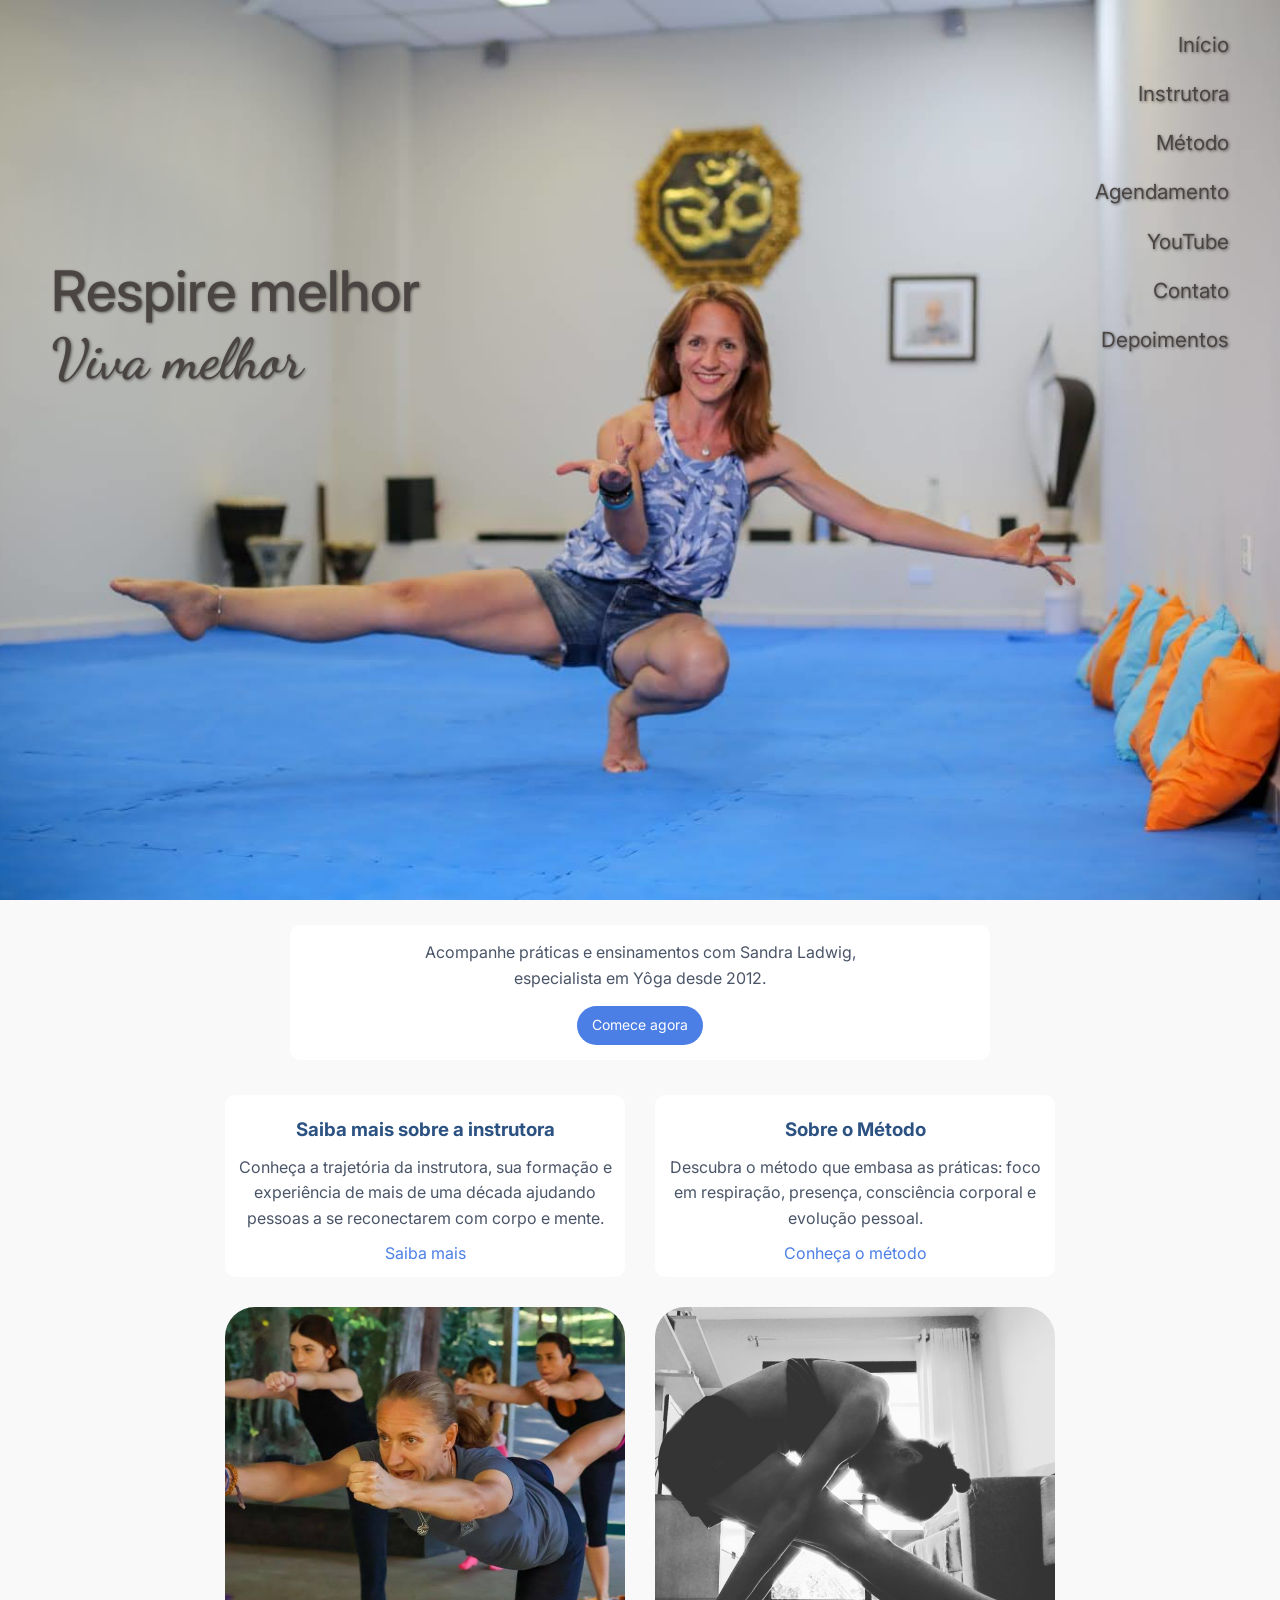
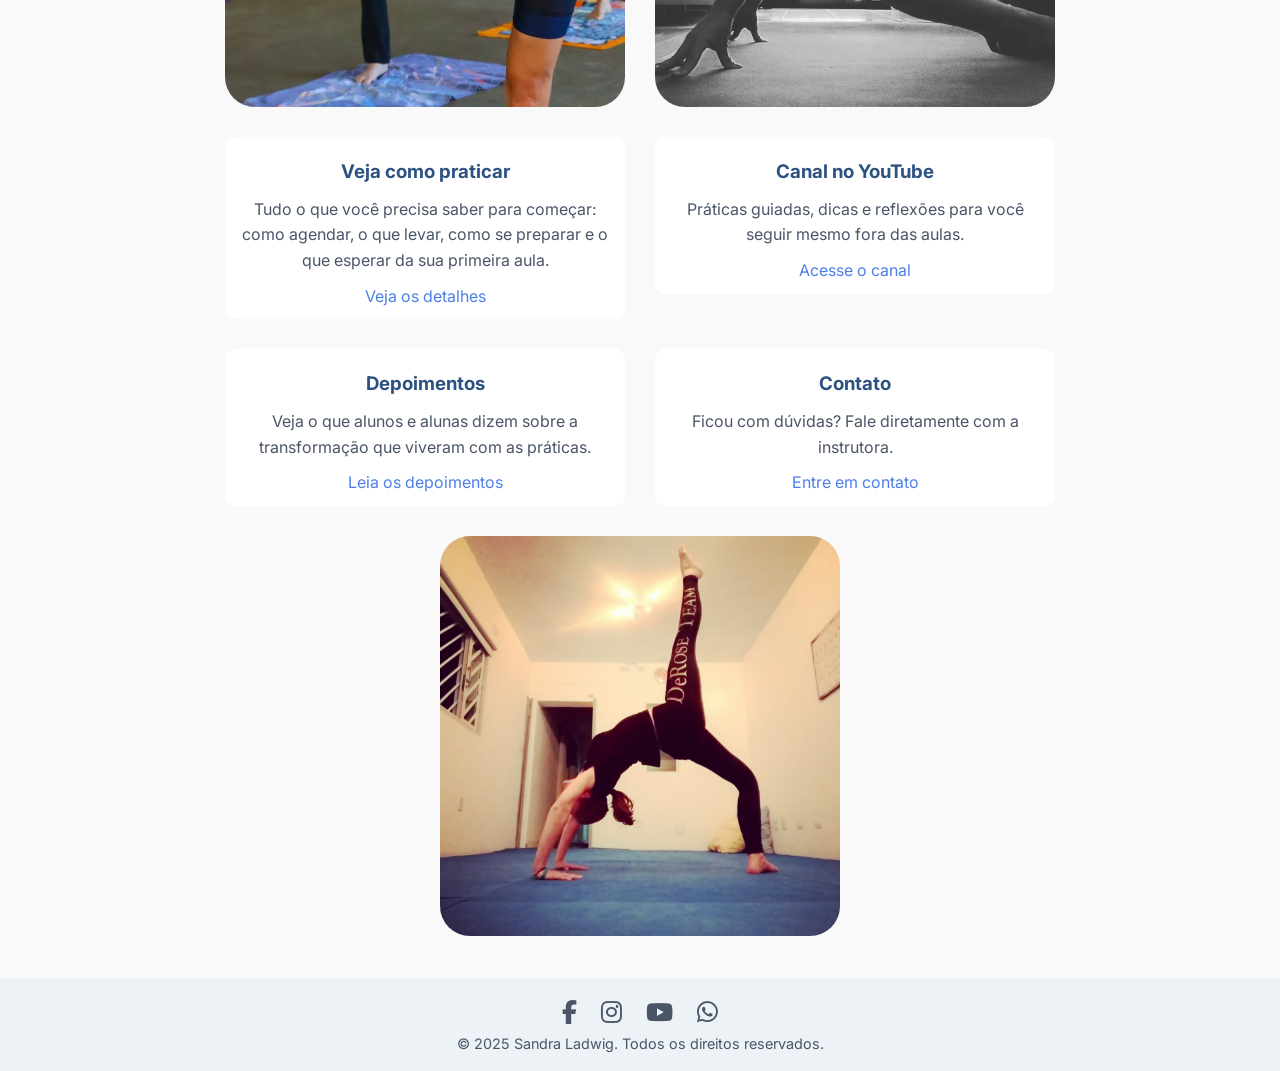
==== index.html @ 5bb2586c "aula0818" ====
<!DOCTYPE html>
<html lang="pt-BR">

<head>
    <meta charset="UTF-8">
    <meta name="viewport" content="width=device-width, initial-scale=1.0">
    <title>Home</title>

    <!-- Estilo -->
    <link rel="stylesheet" href="assets/css/style_home.css">
    <link rel="stylesheet" href="assets/css/style2.css">
    <link rel="stylesheet" href="assets/css/style_footer.css">

    <!-- Fonte -->
    <link
        href="https://fonts.googleapis.com/css2?family=Inter:ital,opsz,wght@0,14..32,100..900;1,14..32,100..900&display=swap"
        rel="stylesheet">
    <link
        href="https://fonts.googleapis.com/css2?family=Dancing+Script:wght@400..700&family=Inter:ital,opsz,wght@0,14..32,100..900;1,14..32,100..900&display=swap"
        rel="stylesheet">

    <link rel="stylesheet" href="https://cdnjs.cloudflare.com/ajax/libs/font-awesome/6.4.0/css/all.min.css">
</head>

<body>
    <!-- Hero Section -->
    <section class="hero">
        <img src="assets/img/IMG-20250711-WA0008e.png" alt="Instrutora praticando yoga" class="hero-image">

        <div class="hero-content">
            <div class="hero-text">
                <h1>Respire melhor</h1>
                <p>Viva melhor</p>
            </div>

            <div class="hero-nav">
                <ul class="nav-links">
                    <li><a href="#">Início</a></li>
                    <li><a href="2_instrutora.html">Instrutora</a></li>
                    <li><a href="3_metodo.html">Método</a></li>
                    <li><a href="4_agendamentos.html">Agendamento</a></li>
                    <li><a href="6_youtube.html">YouTube</a></li>
                    <li><a href="7_contato_js.html">Contato</a></li>
                    <li><a href="8_depoimento.html">Depoimentos</a></li>
                </ul>
            </div>
        </div>
    </section>

    <!-- cards section -->
    <section class='center center-col'>
        
        <div class="card3 center textc">
            <p>Acompanhe práticas e ensinamentos com Sandra Ladwig, especialista em Yôga desde 2012.</p>
            <a href="7_contato_js.html" class="botao">Comece agora</a>
        </div>

        <div class="caixa">

            <div class="card center center-col textc">
                <h3>Saiba mais sobre a instrutora</h3>
                <p>Conheça a trajetória da instrutora, sua formação e experiência de mais de uma década ajudando pessoas
                    a se reconectarem com corpo e mente.</p>
                <a href="2_instrutora.html">Saiba mais</a>
            </div>

            <div class="card center center-col textc">
                <h3>Sobre o Método</h3>
                <p>Descubra o método que embasa as práticas: foco em respiração, presença, consciência corporal e
                    evolução pessoal.</p>
                <a href="3_metodo.html">Conheça o método</a>
            </div>

            <img src="assets/img/IMG-20250711-WA0018.jpg" alt="">

            <img src="assets/img/IMG-20250711-WA0010.jpg" alt="">

            <div class="card center center-col textc">
                <h3>Veja como praticar</h3>
                <p>Tudo o que você precisa saber para começar: como agendar, o que levar, como se preparar e o que
                    esperar da sua primeira aula.</p>
                <a href="4_agendamentos.html">Veja os detalhes</a>
            </div>

            <div class="card center center-col textc">
                <h3>Canal no YouTube</h3>
                <p>Práticas guiadas, dicas e reflexões para você seguir mesmo fora das aulas.</p>
                <a href="6_youtube.html">Acesse o canal</a>
            </div>

            <div class="card center center-col textc">
                <h3>Depoimentos</h3>
                <p>Veja o que alunos e alunas dizem sobre a transformação que viveram com as práticas.</p>
                <a href="8_depoimento.html">Leia os depoimentos</a>
            </div>

            <div class="card center center-col textc">
                <h3>Contato</h3>
                <p>Ficou com dúvidas? Fale diretamente com a instrutora.</p>
                <a href="7_contato_js.html">Entre em contato</a>
            </div>

            <img src="assets/img/IMG-20250711-WA0014.jpg" alt="">

        </div>
    </section>

    <!-- Footer Minimalista -->
    <footer class="mFooter">
        <div class="social-icons">
            <a href="#" aria-label="Facebook"><i class="fab fa-facebook-f"></i></a>
            <a href="#" aria-label="Instagram"><i class="fab fa-instagram"></i></a>
            <a href="#" aria-label="YouTube"><i class="fab fa-youtube"></i></a>
            <a href="#" aria-label="WhatsApp"><i class="fab fa-whatsapp"></i></a>
        </div>
        <div class="copyright">
            <p>&copy; 2025 Sandra Ladwig. Todos os direitos reservados.</p>
        </div>
    </footer>

</body>

</html>
---- assets/css/style_home.css ----
/* 
fundo #F9F9F9   
texto #4A5568   
títulos #2A4365   
botão #4C7FE6   #FFFFFF 
card #FFFFFF    
  sombra #E2E8F0 
  título #2C5282 
  texto #4A5568 
*/

/* * {
  border: 1px solid red;
} */

/* Reset e estilos básicos */
* {
    margin: 0;
    padding: 0;
    box-sizing: border-box;
    font-family: Inter;
}

body {
    color: #333;
    line-height: 1.6;
    background: #F9F9F9;
}

/* Hero Section =============================================== */
.hero {
    position: relative;
    height: 100vh;
    overflow: hidden;
}

.hero-image {
    width: 100%;
    height: 100%;
    object-fit: cover;
    position: absolute;
    top: 0;
    left: 0;
    z-index: -1;
}

.hero-content {
    display: flex;
    height: 100%;
    padding: 0 4%;
    align-items: center;
    color: #4A4442;
    text-shadow: 1px 1px 3px rgba(0, 0, 0, 0.5);
}

.hero-text {
    flex: 1;
    margin-top: -250px;
}

.hero-text h1 {
    font-size: 3.5rem;
    /* margin-bottom: -2rem; */
    font-family: Inter;
    font-weight: 500;
    line-height: normal;
}

.hero-text p {
    font-size: 3.5rem;
    font-family: 'Dancing Script';
    font-weight: 600;
    line-height: normal;
}

.hero-nav {
    flex: 1;
    display: flex;
    justify-content: flex-end;
    margin-top: -500px;
}

.nav-links {
    list-style: none;
}

.nav-links li {
    margin-bottom: 1rem;
    text-align: right;
}

.nav-links a {
    color: #4A4442;
    text-decoration: none;
    font-size: 1.3rem;
    transition: all 0.3s ease;
}

.nav-links a:hover {
    color: #f8d56b;
}

/* section cards ================================================ */
.caixa {
    max-width: 80%;
    display: flex;
    flex-wrap: wrap;
    justify-content: center;
    /* Adjust spacing between cards */
    gap: 10px;
    /* This will align items to the top */
    align-items: flex-start; 
}

.caixa img{
    width: 400px;
    height: 400px;
    aspect-ratio: 1/1;
    border-radius: 30px;
    object-fit: cover;
    margin: 10px;
}

.card {
    background: #ffffff;
    width: 400px;
    border-radius: 10px;
    margin: 10px;
    padding: 20px 10px 10px 10px;
    gap: 10px;

}

.card h3 {
    color: #2C5282;
    margin: 0px;
}

.card p{
    color: #4A5568;
}

.card a{
    color: #4C7FE6;
    text-decoration: none;
}

.card3 {
    background: #ffffff;
    max-width: 700px;
    gap: 15px;
    border-radius: 10px;
    margin: 25px;
    padding: 15px 100px;
    flex-direction: column;
}

.card3 p{
    color: #4A5568;
}

.botao {
    padding: 8px 15px;
    color: #ffffff;
    background: #4C7FE6;
    border-radius: 40px;
    text-decoration: none;
    font-size: 14px;

    /* display: flex;
    justify-content: center;
    align-items: center;
    gap: 10px;
    border: none; */
    
}

/* Responsividade */
@media (max-width: 768px) {
    .hero-content {
        flex-direction: column;
        justify-content: center;
        text-align: center;
    }

    .hero-text {
        margin-bottom: 3rem;
    }

    .hero-text p {
        max-width: 100%;
    }

    .hero-nav {
        justify-content: center;
    }

    .nav-links li {
        text-align: center;
    }

    .cards-container {
        flex-direction: column;
    }
}
---- assets/css/style2.css ----
.center {
    display: flex;
    justify-content: center;
    align-items: center;
}

.center-col {
    display: flex;
    flex-direction: column;
}

.jcleft {
    display: flex;
    justify-content: left;
}

.jcright {
    display: flex;
    justify-content: right;
}

.textc {
    text-align: center;
}
---- assets/css/style_footer.css ----
/* * {
    margin: 0;
    padding: 0;
    box-sizing: border-box;
} */

/* body {
    font-family: 'Arial', sans-serif;
} */

.mFooter {
    background-color: #EDF2F7 ;
    color: #4A5568;
    margin-top: 2rem;
    padding: 1rem 1rem ;
    text-align: center;
}

.social-icons {
    display: flex;
    justify-content: center;
    gap: 1.5rem;
    /* margin-bottom: 1rem; */
}

.social-icons a {
    color: #4A5568;
    font-size: 1.5rem;
    transition: all 0.3s ease;
}

.social-icons a:hover {
    color: #f8d56b;
    transform: translateY(-3px);
}

.copyright {
    font-size: 0.9rem;
    color: #4A5568;
}
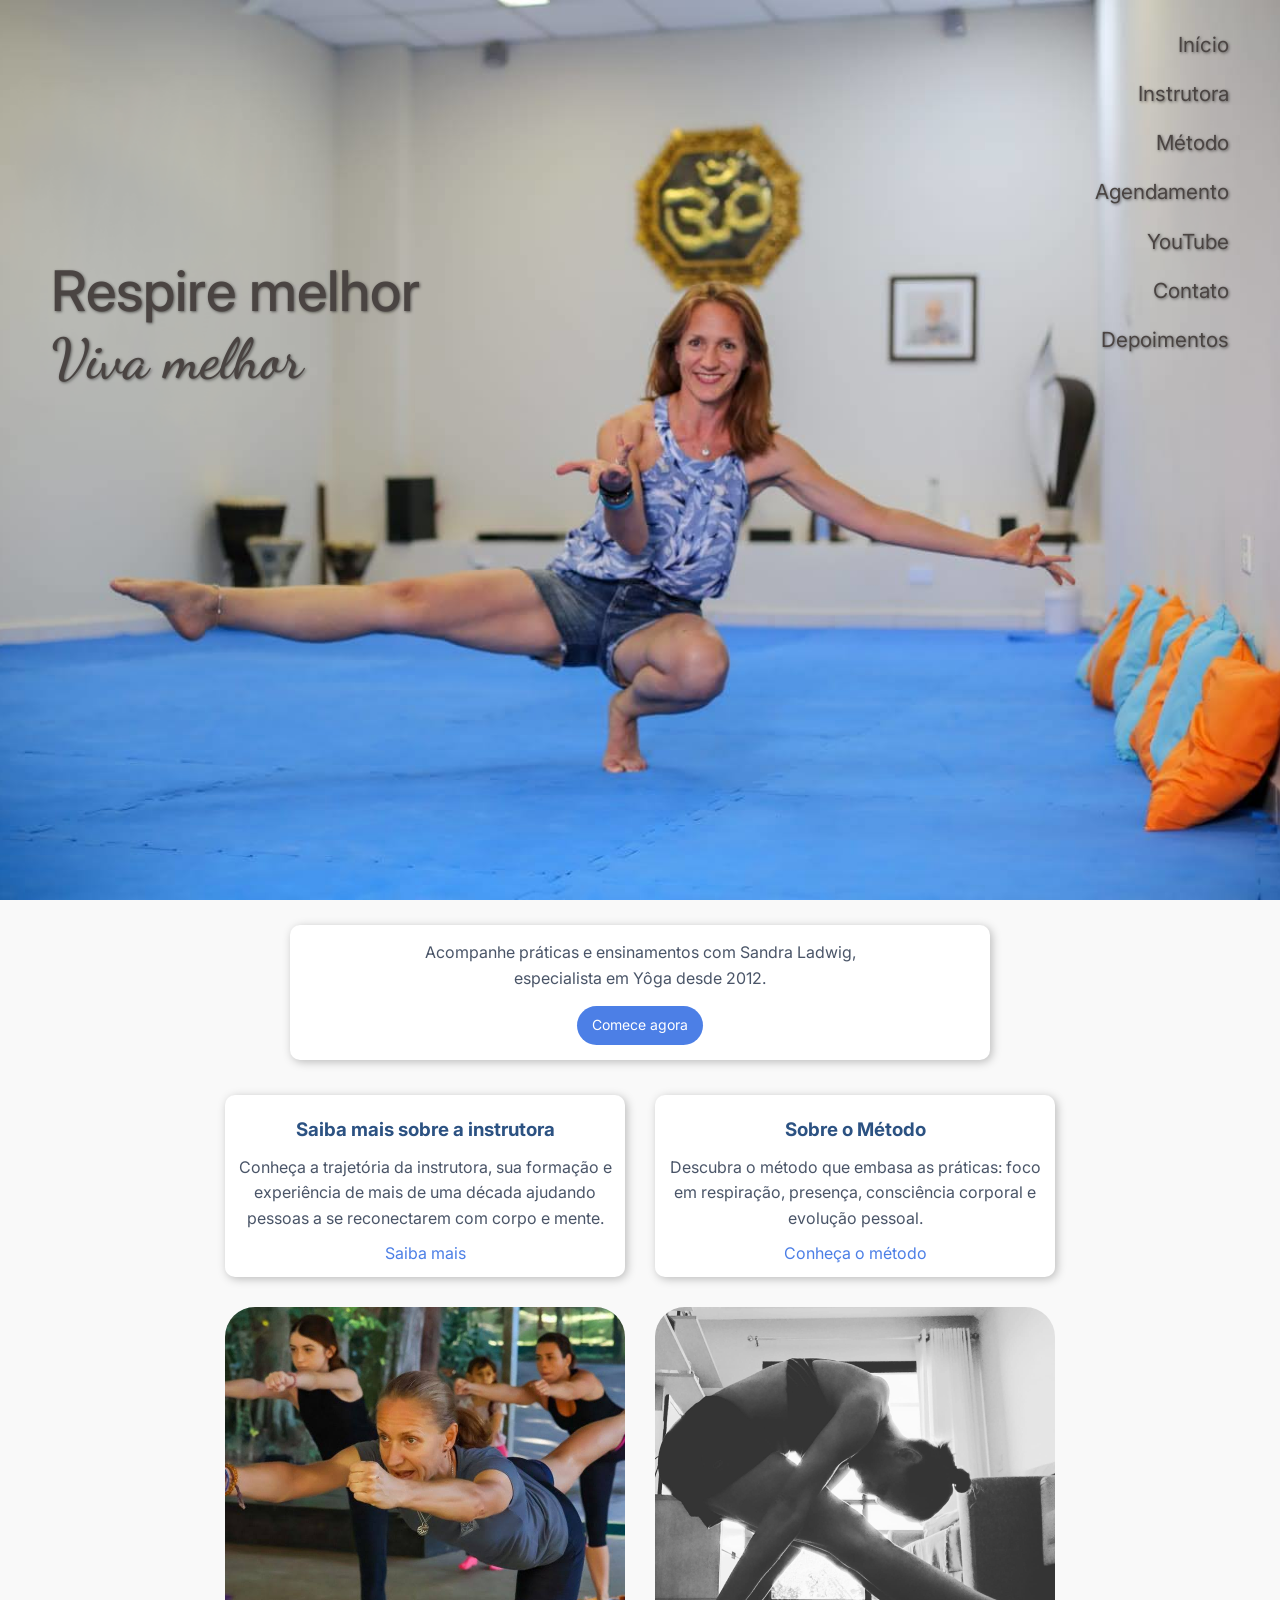
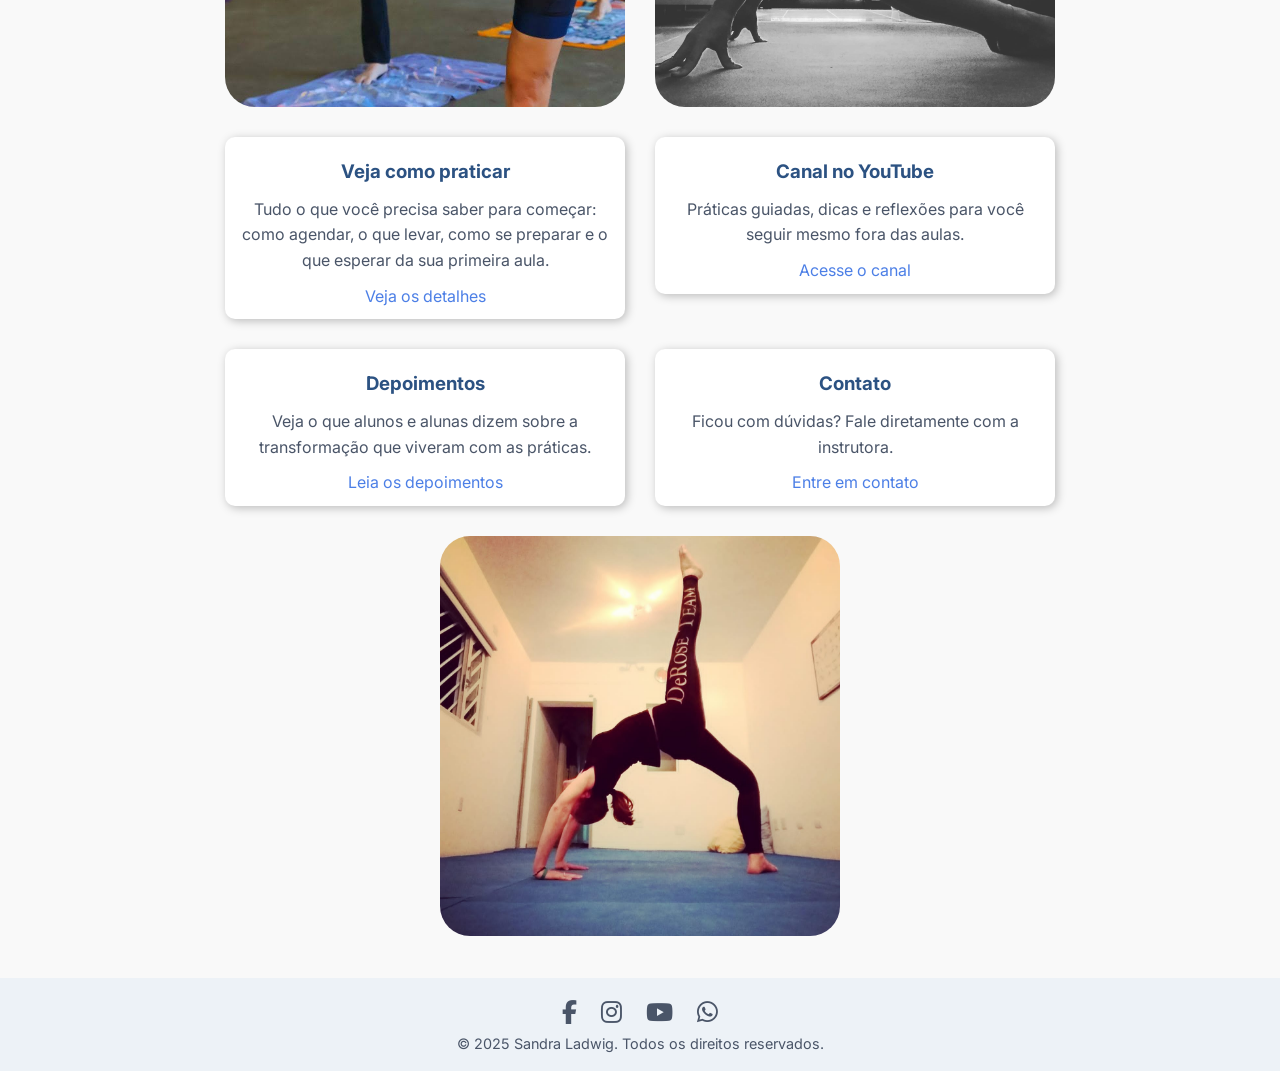
==== commit 3c580a6c: "aula0820_2" ====
--- a/index.html
+++ b/index.html
@@ -105,18 +105,9 @@
         </div>
     </section>
 
-    <!-- Footer Minimalista -->
-    <footer class="mFooter">
-        <div class="social-icons">
-            <a href="#" aria-label="Facebook"><i class="fab fa-facebook-f"></i></a>
-            <a href="#" aria-label="Instagram"><i class="fab fa-instagram"></i></a>
-            <a href="#" aria-label="YouTube"><i class="fab fa-youtube"></i></a>
-            <a href="#" aria-label="WhatsApp"><i class="fab fa-whatsapp"></i></a>
-        </div>
-        <div class="copyright">
-            <p>&copy; 2025 Sandra Ladwig. Todos os direitos reservados.</p>
-        </div>
-    </footer>
+    <footer></footer>
+
+    <script src="0_footer.js"></script>
 
 </body>
 
--- a/assets/css/style_home.css
+++ b/assets/css/style_home.css
@@ -122,7 +122,6 @@
 }
 
 .card {
-    background: #ffffff;
     width: 400px;
     border-radius: 10px;
     margin: 10px;
@@ -146,7 +145,6 @@
 }
 
 .card3 {
-    background: #ffffff;
     max-width: 700px;
     gap: 15px;
     border-radius: 10px;
@@ -175,6 +173,14 @@
     
 }
 
+.card, .card1, .card2, .card3 {
+    box-shadow: 2px 2px 10px 0px rgba(0,0,0,0.25);
+    -webkit-box-shadow: 2px 2px 10px 0px rgba(0,0,0,0.25);
+    -moz-box-shadow: 2px 2px 10px 0px rgba(0,0,0,0.25);
+
+    background: #ffffff;
+}
+
 /* Responsividade */
 @media (max-width: 768px) {
     .hero-content {
--- a/assets/css/style_footer.css
+++ b/assets/css/style_footer.css
@@ -14,6 +14,7 @@
     margin-top: 2rem;
     padding: 1rem 1rem ;
     text-align: center;
+    line-height: 1.6;
 }
 
 .social-icons {
